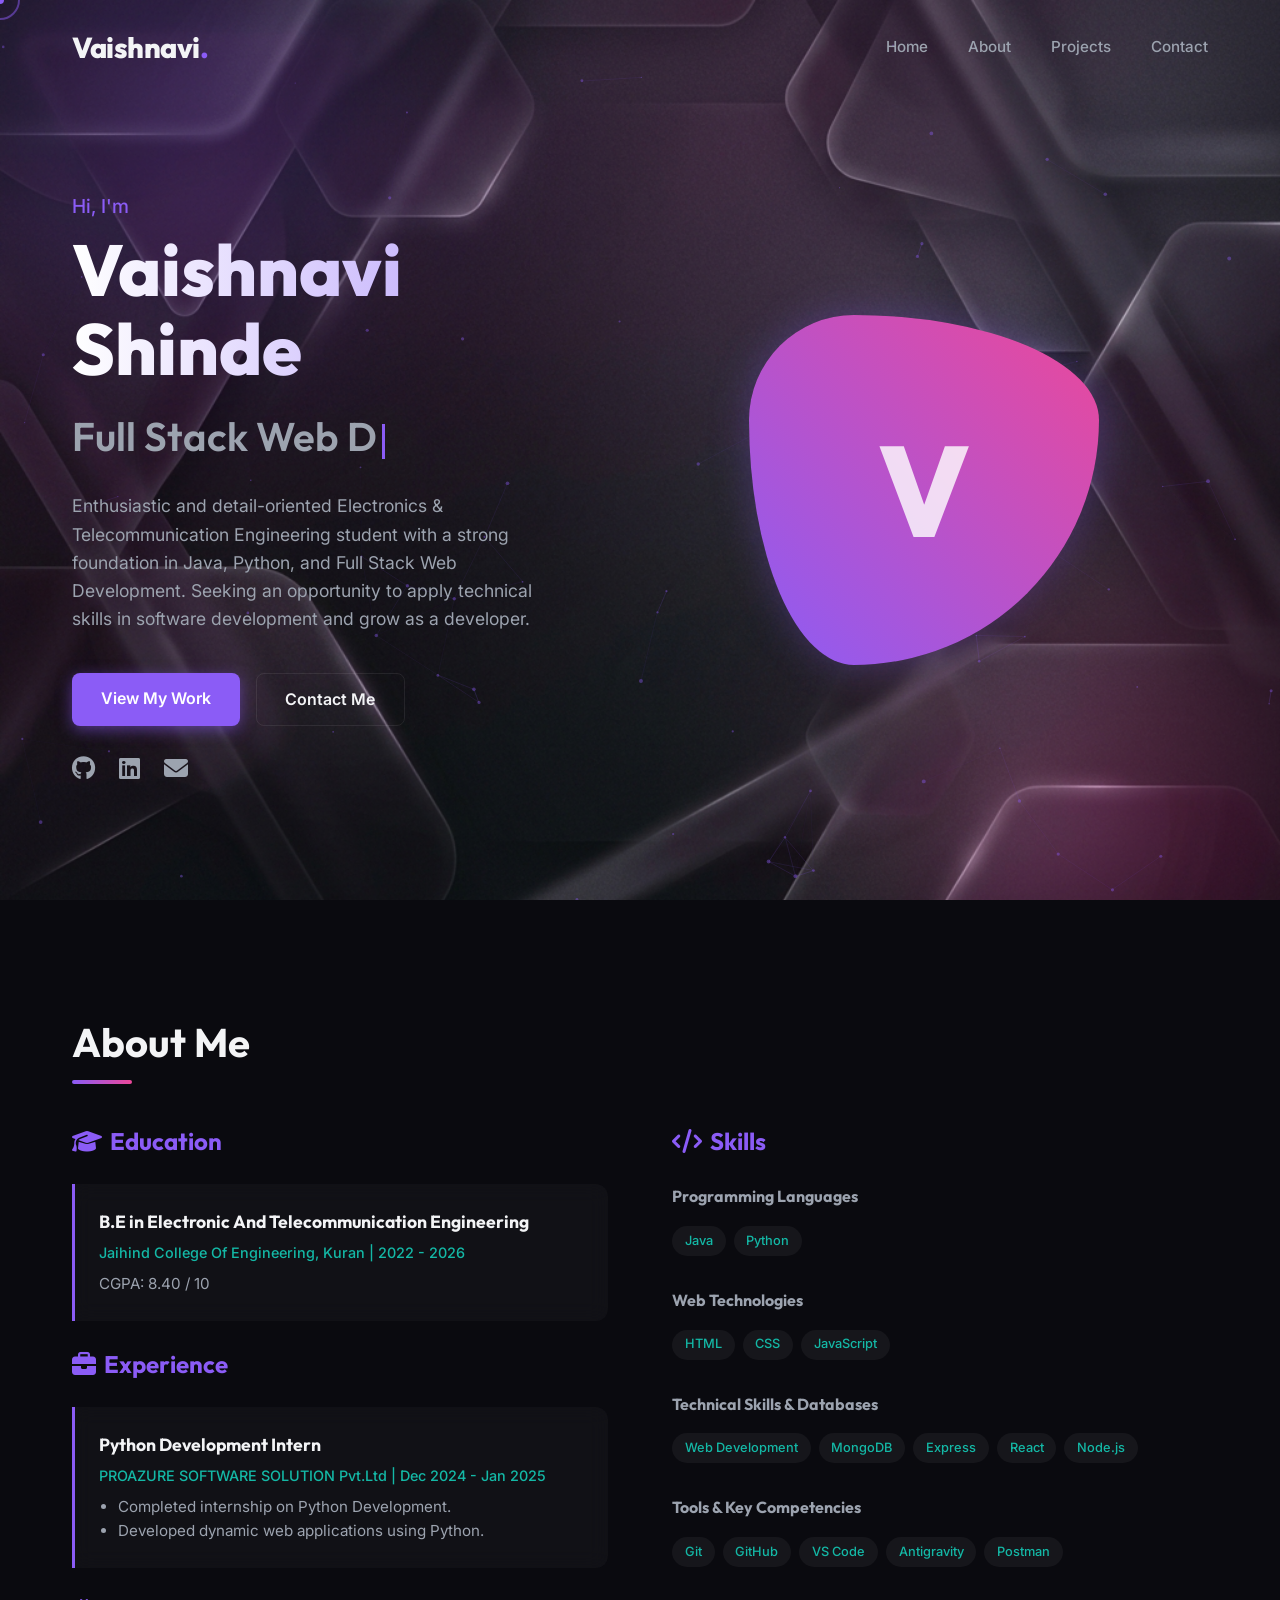
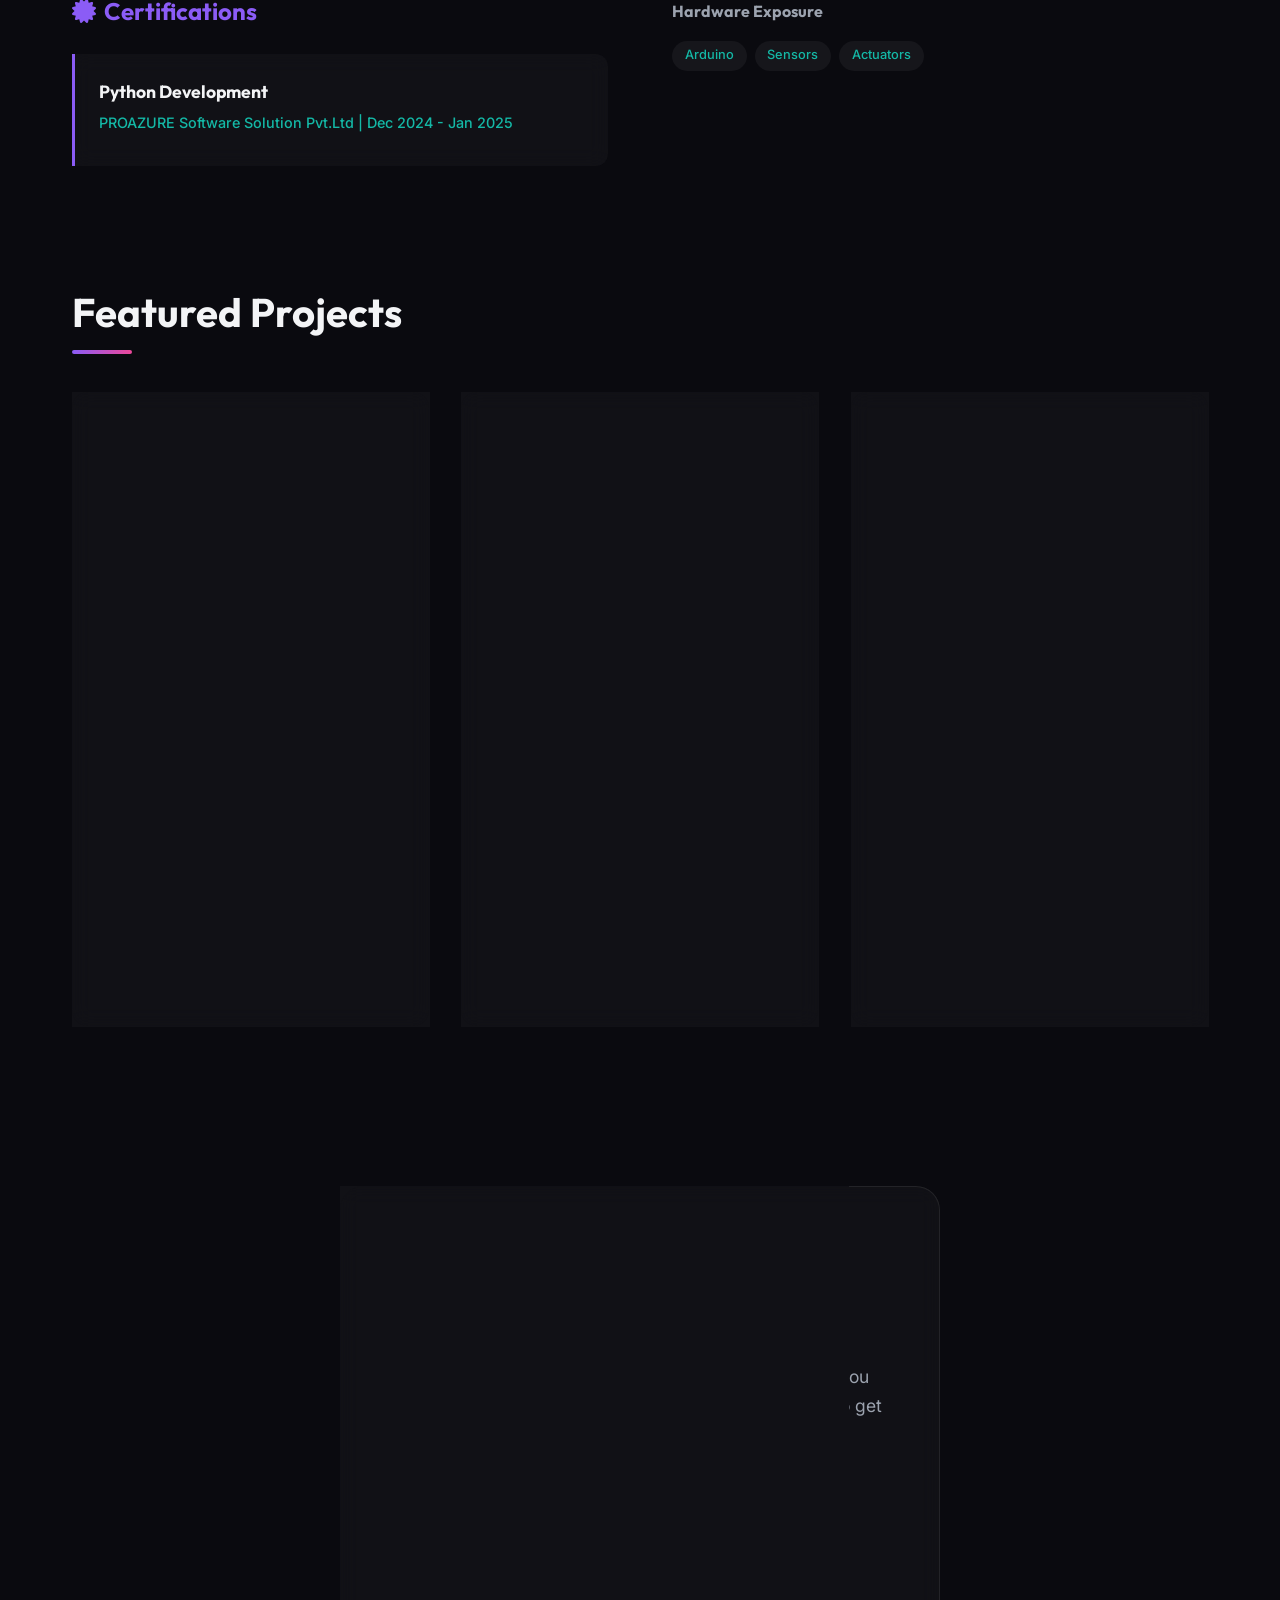
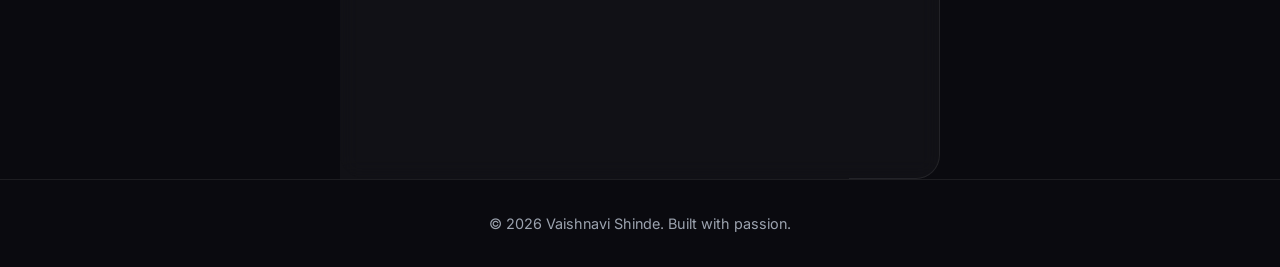
==== index.html @ 3041b860 "Initial portfolio design with interactions, images, and responsive layout" ====
<!DOCTYPE html>
<html lang="en">
<head>
    <meta charset="UTF-8">
    <meta name="viewport" content="width=device-width, initial-scale=1.0">
    <title>Vaishnavi Shinde | Full Stack Developer</title>
    <link rel="stylesheet" href="style.css">
    <link href="https://fonts.googleapis.com/css2?family=Outfit:wght@300;400;600;800&family=Inter:wght@400;500;700&display=swap" rel="stylesheet">
    <link rel="stylesheet" href="https://cdnjs.cloudflare.com/ajax/libs/font-awesome/6.4.0/css/all.min.css">
</head>
<body>
    <div class="cursor-dot"></div>
    <div class="cursor-outline"></div>
    <div class="bg-animated">
        <canvas id="bg-canvas"></canvas>
        <div class="glow glow-1"></div>
        <div class="glow glow-2"></div>
    </div>

    <nav class="navbar">
        <div class="nav-content">
            <a href="#" class="logo">Vaishnavi<span>.</span></a>
            <ul class="nav-links">
                <li><a href="#home">Home</a></li>
                <li><a href="#about">About</a></li>
                <li><a href="#projects">Projects</a></li>
                <li><a href="#contact">Contact</a></li>
            </ul>
        </div>
    </nav>

    <main>
        <!-- Home Section -->
        <section id="home" class="hero">
            <div class="hero-content">
                <p class="greeting">Hi, I'm</p>
                <h1 class="name">Vaishnavi Shinde</h1>
                <h2 class="title"><span class="typing-text"></span><span class="cursor"></span></h2>
                <p class="description">
                    Enthusiastic and detail-oriented Electronics & Telecommunication Engineering student with a strong foundation in Java, Python, and Full Stack Web Development. Seeking an opportunity to apply technical skills in software development and grow as a developer.
                </p>
                <div class="cta-buttons">
                    <a href="#projects" class="btn primary-btn">View My Work</a>
                    <a href="#contact" class="btn secondary-btn">Contact Me</a>
                </div>
                <div class="social-links-hero mt-4">
                    <a href="https://github.com/shindevaishnvi" target="_blank" class="social-icon"><i class="fab fa-github"></i></a>
                    <a href="https://www.linkedin.com/in/vaishnavi-shinde-082150357" target="_blank" class="social-icon"><i class="fab fa-linkedin"></i></a>
                    <a href="mailto:shindevaishnvi3@gmail.com" class="social-icon"><i class="fas fa-envelope"></i></a>
                </div>
            </div>
            <div class="hero-image-container">
                <div class="profile-placeholder">
                    <span>V</span>
                </div>
            </div>
        </section>

        <!-- About Section -->
        <section id="about" class="about">
            <h2 class="section-title">About Me</h2>
            <div class="about-grid">
                <div class="about-column">
                    <h3><i class="fas fa-graduation-cap"></i> Education</h3>
                    <div class="timeline-item">
                        <h4>B.E in Electronic And Telecommunication Engineering</h4>
                        <p class="timeline-subtitle">Jaihind College Of Engineering, Kuran | 2022 - 2026</p>
                        <p class="timeline-desc">CGPA: 8.40 / 10</p>
                    </div>

                    <h3 class="mt-4"><i class="fas fa-briefcase"></i> Experience</h3>
                    <div class="timeline-item">
                        <h4>Python Development Intern</h4>
                        <p class="timeline-subtitle">PROAZURE SOFTWARE SOLUTION Pvt.Ltd | Dec 2024 - Jan 2025</p>
                        <ul class="timeline-list">
                            <li>Completed internship on Python Development.</li>
                            <li>Developed dynamic web applications using Python.</li>
                        </ul>
                    </div>

                    <h3 class="mt-4"><i class="fas fa-certificate"></i> Certifications</h3>
                    <div class="timeline-item">
                        <h4>Python Development</h4>
                        <p class="timeline-subtitle">PROAZURE Software Solution Pvt.Ltd | Dec 2024 - Jan 2025</p>
                    </div>
                </div>

                <div class="about-column">
                    <h3><i class="fas fa-code"></i> Skills</h3>
                    <div class="skills-category">
                        <h4>Programming Languages</h4>
                        <div class="tech-stack">
                            <span>Java</span>
                            <span>Python</span>
                        </div>
                    </div>
                    <div class="skills-category">
                        <h4>Web Technologies</h4>
                        <div class="tech-stack">
                            <span>HTML</span>
                            <span>CSS</span>
                            <span>JavaScript</span>
                        </div>
                    </div>
                    <div class="skills-category">
                        <h4>Technical Skills & Databases</h4>
                        <div class="tech-stack">
                            <span>Web Development</span>
                            <span>MongoDB</span>
                            <span>Express</span>
                            <span>React</span>
                            <span>Node.js</span>
                        </div>
                    </div>
                    <div class="skills-category">
                        <h4>Tools & Key Competencies</h4>
                        <div class="tech-stack">
                            <span>Git</span>
                            <span>GitHub</span>
                            <span>VS Code</span>
                            <span>Antigravity</span>
                            <span>Postman</span>
                        </div>
                    </div>
                    <div class="skills-category">
                        <h4>Hardware Exposure</h4>
                        <div class="tech-stack">
                            <span>Arduino</span>
                            <span>Sensors</span>
                            <span>Actuators</span>
                        </div>
                    </div>
                </div>
            </div>
        </section>

        <!-- Projects Section -->
        <section id="projects" class="projects">
            <h2 class="section-title">Featured Projects</h2>
            <div class="project-grid">
                <!-- Project 1 -->
                <div class="project-card" onclick="window.open('../doctor-app', '_blank')" style="cursor: pointer;">
                    <div class="project-img doctor-app-img"></div>
                    <div class="project-info">
                        <h3>Doctor Appointment Booking System</h3>
                        <p class="project-date">Jul 2025 - Present</p>
                        <p>Built a full-stack web application for online doctor appointment booking. Implemented secure authentication and real-time scheduling. Developed REST APIs and responsive UI features.</p>
                        <div class="tech-stack">
                            <span>MongoDB</span>
                            <span>Express</span>
                            <span>React</span>
                            <span>Node.js</span>
                        </div>
                        <div class="project-links mt-4">
                            <a href="../doctor-app" target="_blank" class="project-link" onclick="event.stopPropagation();"><i class="fas fa-folder-open"></i> Local Folder</a>
                            <a href="https://github.com/shindevaishnvi/doctor-app" target="_blank" class="project-link" onclick="event.stopPropagation();"><i class="fab fa-github"></i> GitHub</a>
                        </div>
                    </div>
                </div>
                <!-- Project 2 -->
                <div class="project-card" onclick="window.open('../Farmer Marketplace App', '_blank')" style="cursor: pointer;">
                    <div class="project-img farmer-app-img"></div>
                    <div class="project-info">
                        <h3>Farmer Marketplace App</h3>
                        <p class="project-date">Jan 2026 - Apr 2026</p>
                        <p>Built a web platform connecting farmers and buyers for direct trading. Implemented product listing, authentication, and order management. Developed REST APIs and responsive UI features.</p>
                        <div class="tech-stack">
                            <span>MongoDB</span>
                            <span>Express</span>
                            <span>React</span>
                            <span>Node.js</span>
                        </div>
                        <div class="project-links mt-4">
                            <a href="../Farmer Marketplace App" target="_blank" class="project-link" onclick="event.stopPropagation();"><i class="fas fa-folder-open"></i> Local Folder</a>
                            <a href="https://github.com/shindevaishnvi/farmer-marketplace" target="_blank" class="project-link" onclick="event.stopPropagation();"><i class="fab fa-github"></i> GitHub</a>
                        </div>
                    </div>
                </div>
                <!-- Project 3 -->
                <div class="project-card" onclick="window.open('../coffee landing page/coffee.html', '_blank')" style="cursor: pointer;">
                    <div class="project-img cinematic-app-img"></div>
                    <div class="project-info">
                        <h3>Coffee Landing Page</h3>
                        <p class="project-date">Static UI Design</p>
                        <p>A beautifully designed static landing page for a coffee shop, showcasing rich UI/UX aesthetics.</p>
                        <div class="tech-stack">
                            <span>HTML5</span>
                            <span>CSS3</span>
                            <span>Design</span>
                        </div>
                        <div class="project-links mt-4">
                            <a href="../coffee landing page/coffee.html" target="_blank" class="project-link" onclick="event.stopPropagation();"><i class="fas fa-external-link-alt"></i> View Live</a>
                            <a href="https://github.com/shindevaishnvi/coffee" target="_blank" class="project-link" onclick="event.stopPropagation();"><i class="fab fa-github"></i> GitHub</a>
                        </div>
                    </div>
                </div>
            </div>
        </section>

        <!-- Contact Section -->
        <section id="contact" class="contact">
            <div class="contact-box">
                <h2 class="section-title">Let's Connect</h2>
                <p>I'm currently looking for new opportunities. Whether you have a question or just want to say hi, I'll try my best to get back to you!</p>
                <div class="contact-details mt-4">
                    <p><i class="fas fa-phone-alt"></i> +91-7709747894</p>
                    <p><i class="fas fa-envelope"></i> shindevaishnvi3@gmail.com</p>
                </div>
                <div class="social-links-hero mt-4" style="justify-content: center;">
                    <a href="https://github.com/shindevaishnvi" target="_blank" class="social-icon"><i class="fab fa-github"></i></a>
                    <a href="https://www.linkedin.com/in/vaishnavi-shinde-082150357" target="_blank" class="social-icon"><i class="fab fa-linkedin"></i></a>
                </div>
                <a href="mailto:shindevaishnvi3@gmail.com" class="btn primary-btn mt-4">Say Hello</a>
            </div>
        </section>
    </main>

    <footer>
        <p>&copy; 2026 Vaishnavi Shinde. Built with passion.</p>
    </footer>

    <script src="script.js"></script>
</body>
</html>
---- style.css ----
:root {
    --bg-color: #0a0a0f;
    --text-main: #f3f4f6;
    --text-muted: #9ca3af;
    --primary: #8b5cf6;
    --primary-glow: rgba(139, 92, 246, 0.5);
    --secondary: #ec4899;
    --accent: #14b8a6;
    --glass-bg: rgba(255, 255, 255, 0.03);
    --glass-border: rgba(255, 255, 255, 0.08);
}

* {
    margin: 0;
    padding: 0;
    box-sizing: border-box;
    scroll-behavior: smooth;
}

body {
    font-family: 'Inter', sans-serif;
    background-color: var(--bg-color);
    color: var(--text-main);
    line-height: 1.6;
    overflow-x: hidden;
}

h1, h2, h3, h4, h5, h6, .logo {
    font-family: 'Outfit', sans-serif;
}

/* Background Effects */
.bg-animated {
    position: fixed;
    top: 0;
    left: 0;
    width: 100vw;
    height: 100vh;
    z-index: -1;
    overflow: hidden;
    background: url('assets/bg_abstract.png') center/cover no-repeat;
    background-color: var(--bg-color);
}

.glow {
    position: absolute;
    width: 600px;
    height: 600px;
    border-radius: 50%;
    filter: blur(120px);
    opacity: 0.4;
    animation: float 20s infinite alternate;
}

.glow-1 {
    background: radial-gradient(circle, var(--primary), transparent 70%);
    top: -20%;
    left: -10%;
}

.glow-2 {
    background: radial-gradient(circle, var(--secondary), transparent 70%);
    bottom: -20%;
    right: -10%;
    animation-delay: -10s;
}

@keyframes float {
    0% { transform: translate(0, 0) scale(1); }
    100% { transform: translate(100px, 100px) scale(1.2); }
}

/* Navbar */
.navbar {
    position: fixed;
    top: 0;
    width: 100%;
    padding: 1.5rem 0;
    z-index: 1000;
    transition: all 0.3s ease;
}

.navbar.scrolled {
    background: rgba(10, 10, 15, 0.8);
    backdrop-filter: blur(12px);
    border-bottom: 1px solid var(--glass-border);
    padding: 1rem 0;
}

.nav-content {
    max-width: 1200px;
    margin: 0 auto;
    display: flex;
    justify-content: space-between;
    align-items: center;
    padding: 0 2rem;
}

.logo {
    font-size: 1.8rem;
    font-weight: 800;
    color: var(--text-main);
    text-decoration: none;
    letter-spacing: -0.5px;
}

.logo span {
    color: var(--primary);
}

.nav-links {
    display: flex;
    list-style: none;
    gap: 2.5rem;
}

.nav-links a {
    color: var(--text-muted);
    text-decoration: none;
    font-size: 0.95rem;
    font-weight: 500;
    transition: color 0.3s ease;
}

.nav-links a:hover {
    color: var(--text-main);
}

/* General Layout */
main {
    max-width: 1200px;
    margin: 0 auto;
    padding: 0 2rem;
}

section {
    min-height: 100vh;
    display: flex;
    flex-direction: column;
    justify-content: center;
    padding-top: 80px;
}

.section-title {
    font-size: 2.5rem;
    font-weight: 700;
    margin-bottom: 3rem;
    position: relative;
    display: inline-block;
}

.section-title::after {
    content: '';
    position: absolute;
    bottom: -10px;
    left: 0;
    width: 60px;
    height: 4px;
    background: linear-gradient(90deg, var(--primary), var(--secondary));
    border-radius: 2px;
}

/* Hero Section */
.hero {
    flex-direction: row;
    align-items: center;
    justify-content: space-between;
    min-height: 100vh;
}

.hero-content {
    flex: 1;
    max-width: 600px;
    opacity: 0;
    transform: translateY(30px);
    animation: fadeUp 1s forwards 0.2s ease-out;
}

.greeting {
    color: var(--primary);
    font-weight: 500;
    font-size: 1.2rem;
    margin-bottom: 0.5rem;
}

.name {
    font-size: 4.5rem;
    font-weight: 800;
    line-height: 1.1;
    margin-bottom: 1rem;
    background: linear-gradient(to right, #fff, #a78bfa);
    -webkit-background-clip: text;
    -webkit-text-fill-color: transparent;
}

.title {
    font-size: 2.5rem;
    color: var(--text-muted);
    font-weight: 600;
    margin-bottom: 1.5rem;
}

.description {
    font-size: 1.1rem;
    color: var(--text-muted);
    margin-bottom: 2.5rem;
    max-width: 500px;
}

.cta-buttons {
    display: flex;
    gap: 1rem;
}

.btn {
    padding: 0.8rem 1.8rem;
    border-radius: 8px;
    font-weight: 600;
    text-decoration: none;
    transition: all 0.3s ease;
    font-size: 1rem;
}

.primary-btn {
    background: var(--primary);
    color: #fff;
    box-shadow: 0 4px 15px var(--primary-glow);
}

.primary-btn:hover {
    background: #7c3aed;
    transform: translateY(-2px);
    box-shadow: 0 6px 20px var(--primary-glow);
}

.secondary-btn {
    background: transparent;
    color: var(--text-main);
    border: 1px solid var(--glass-border);
    backdrop-filter: blur(10px);
}

.secondary-btn:hover {
    background: var(--glass-bg);
    border-color: var(--text-muted);
}

.hero-image-container {
    flex: 1;
    display: flex;
    justify-content: center;
    align-items: center;
    opacity: 0;
    transform: scale(0.9);
    animation: fadeScale 1s forwards 0.4s ease-out;
}

.profile-placeholder {
    width: 350px;
    height: 350px;
    border-radius: 30% 70% 70% 30% / 30% 30% 70% 70%;
    background: linear-gradient(45deg, var(--primary), var(--secondary));
    display: flex;
    align-items: center;
    justify-content: center;
    box-shadow: 0 0 40px rgba(139, 92, 246, 0.3);
    animation: morph 8s ease-in-out infinite;
}

.profile-placeholder span {
    font-size: 8rem;
    font-weight: 800;
    color: rgba(255,255,255,0.8);
    font-family: 'Outfit';
}

@keyframes morph {
    0% { border-radius: 30% 70% 70% 30% / 30% 30% 70% 70%; }
    25% { border-radius: 58% 42% 75% 25% / 76% 46% 54% 24%; }
    50% { border-radius: 50% 50% 33% 67% / 55% 27% 73% 45%; }
    75% { border-radius: 33% 67% 58% 42% / 63% 68% 32% 37%; }
    100% { border-radius: 30% 70% 70% 30% / 30% 30% 70% 70%; }
}

/* Projects Section */
.projects {
    padding-bottom: 5rem;
}

.project-grid {
    display: grid;
    grid-template-columns: repeat(auto-fit, minmax(320px, 1fr));
    gap: 2rem;
}

.project-card {
    background: var(--glass-bg);
    border: 1px solid var(--glass-border);
    border-radius: 16px;
    overflow: hidden;
    transition: transform 0.3s ease, border-color 0.3s ease;
    backdrop-filter: blur(10px);
}

.project-card:hover {
    transform: translateY(-10px);
    border-color: rgba(139, 92, 246, 0.3);
    box-shadow: 0 10px 30px rgba(0,0,0,0.5);
}

.project-img {
    height: 200px;
    background-size: cover;
    background-position: center;
    border-bottom: 1px solid var(--glass-border);
}

.doctor-app-img { background: url('assets/doctor_mockup.png') center/cover no-repeat; }
.farmer-app-img { background: url('assets/farmer_mockup.png') center/cover no-repeat; }
.cinematic-app-img { background: url('assets/coffee_mockup.png') center/cover no-repeat; }

.project-info {
    padding: 1.5rem;
}

.project-info h3 {
    font-size: 1.4rem;
    margin-bottom: 0.8rem;
}

.project-info p {
    color: var(--text-muted);
    font-size: 0.95rem;
    margin-bottom: 1.5rem;
    line-height: 1.5;
}

.tech-stack {
    display: flex;
    flex-wrap: wrap;
    gap: 0.5rem;
    margin-bottom: 1.5rem;
}

.tech-stack span {
    font-size: 0.8rem;
    padding: 0.3rem 0.8rem;
    background: rgba(255, 255, 255, 0.05);
    border-radius: 20px;
    color: var(--accent);
    font-weight: 500;
}

.project-link {
    color: var(--text-main);
    text-decoration: none;
    font-weight: 600;
    font-size: 0.9rem;
    display: flex;
    align-items: center;
    gap: 0.5rem;
    transition: color 0.3s ease;
}

.project-link:hover {
    color: var(--primary);
}

/* Contact */
.contact {
    align-items: center;
    text-align: center;
    min-height: 70vh;
}

.contact-box {
    max-width: 600px;
    background: var(--glass-bg);
    border: 1px solid var(--glass-border);
    padding: 4rem 3rem;
    border-radius: 24px;
    backdrop-filter: blur(10px);
}

.contact-box p {
    color: var(--text-muted);
    font-size: 1.1rem;
    margin-bottom: 2rem;
}

.mt-4 {
    margin-top: 1.5rem;
    display: inline-block;
}

footer {
    text-align: center;
    padding: 2rem 0;
    color: var(--text-muted);
    border-top: 1px solid var(--glass-border);
    font-size: 0.9rem;
}

/* Custom Cursor */
.cursor-dot {
    width: 8px;
    height: 8px;
    background-color: var(--primary);
}

.cursor-outline {
    width: 40px;
    height: 40px;
    border: 2px solid var(--primary-glow);
}

.cursor-dot, .cursor-outline {
    position: fixed;
    top: 0;
    left: 0;
    transform: translate(-50%, -50%);
    border-radius: 50%;
    z-index: 9999;
    pointer-events: none;
}

/* Typing Effect */
.cursor {
    display: inline-block;
    width: 3px;
    height: 2.2rem;
    background-color: var(--primary);
    margin-left: 5px;
    vertical-align: middle;
    animation: blink 1s step-end infinite;
}

@keyframes blink {
    50% { opacity: 0; }
}

/* 3D Tilt Effect on Cards */
.project-card {
    background: var(--glass-bg);
    border: 1px solid var(--glass-border);
    border-radius: 16px;
    overflow: hidden;
    transition: transform 0.1s ease-out, border-color 0.3s ease, box-shadow 0.3s ease; /* changed transition for tilt */
    backdrop-filter: blur(10px);
    transform-style: preserve-3d;
}

/* About Section */
.about {
    padding-top: 100px;
}

.about-grid {
    display: grid;
    grid-template-columns: 1fr 1fr;
    gap: 4rem;
}

.about-column h3 {
    font-size: 1.5rem;
    color: var(--primary);
    margin-bottom: 1.5rem;
    display: flex;
    align-items: center;
    gap: 0.5rem;
}

.timeline-item {
    background: var(--glass-bg);
    border-left: 3px solid var(--primary);
    padding: 1.5rem;
    border-radius: 0 12px 12px 0;
    margin-bottom: 1.5rem;
    backdrop-filter: blur(10px);
    transition: transform 0.3s ease;
}

.timeline-item:hover {
    transform: translateX(10px);
    background: rgba(255, 255, 255, 0.05);
}

.timeline-item h4 {
    font-size: 1.1rem;
    margin-bottom: 0.3rem;
}

.timeline-subtitle {
    color: var(--accent);
    font-size: 0.9rem;
    font-weight: 500;
    margin-bottom: 0.5rem;
}

.timeline-desc {
    color: var(--text-muted);
    font-size: 0.95rem;
}

.timeline-list {
    color: var(--text-muted);
    font-size: 0.95rem;
    margin-left: 1.2rem;
    margin-top: 0.5rem;
}

.skills-category {
    margin-bottom: 2rem;
}

.skills-category h4 {
    font-size: 1rem;
    color: var(--text-muted);
    margin-bottom: 1rem;
}

/* Social Links */
.social-links-hero {
    display: flex;
    gap: 1.5rem;
}

.social-icon {
    font-size: 1.5rem;
    color: var(--text-muted);
    transition: all 0.3s ease;
}

.social-icon:hover {
    color: var(--primary);
    transform: translateY(-3px);
}

/* Project Enhancements */
.project-date {
    color: var(--accent);
    font-size: 0.85rem;
    font-weight: 600;
    margin-bottom: 0.5rem;
}

.project-links {
    display: flex;
    gap: 1.5rem;
}

.project-link i {
    margin-right: 0.3rem;
}

/* Contact Details */
.contact-details p {
    font-size: 1.1rem;
    color: var(--text-main);
    margin-bottom: 0.5rem;
}

.contact-details i {
    color: var(--primary);
    margin-right: 0.5rem;
}

/* Animations */
@keyframes fadeUp {
    to { opacity: 1; transform: translateY(0); }
}

@keyframes fadeScale {
    to { opacity: 1; transform: scale(1); }
}

/* Responsive */
@media (max-width: 768px) {
    .hero {
        flex-direction: column;
        text-align: center;
        padding-top: 120px;
    }
    
    .name { font-size: 3rem; }
    .title { font-size: 1.8rem; }
    
    .about-grid {
        grid-template-columns: 1fr;
        gap: 2rem;
    }
    
    .cta-buttons {
        justify-content: center;
    }
    
    .hero-image-container {
        margin-top: 3rem;
    }
    
    .profile-placeholder {
        width: 250px;
        height: 250px;
    }
    
    .nav-links {
        display: none; /* simple mobile nav approach for now */
    }
}

#bg-canvas {
    position: absolute;
    top: 0;
    left: 0;
    width: 100vw;
    height: 100vh;
    pointer-events: none;
    z-index: 1;
}
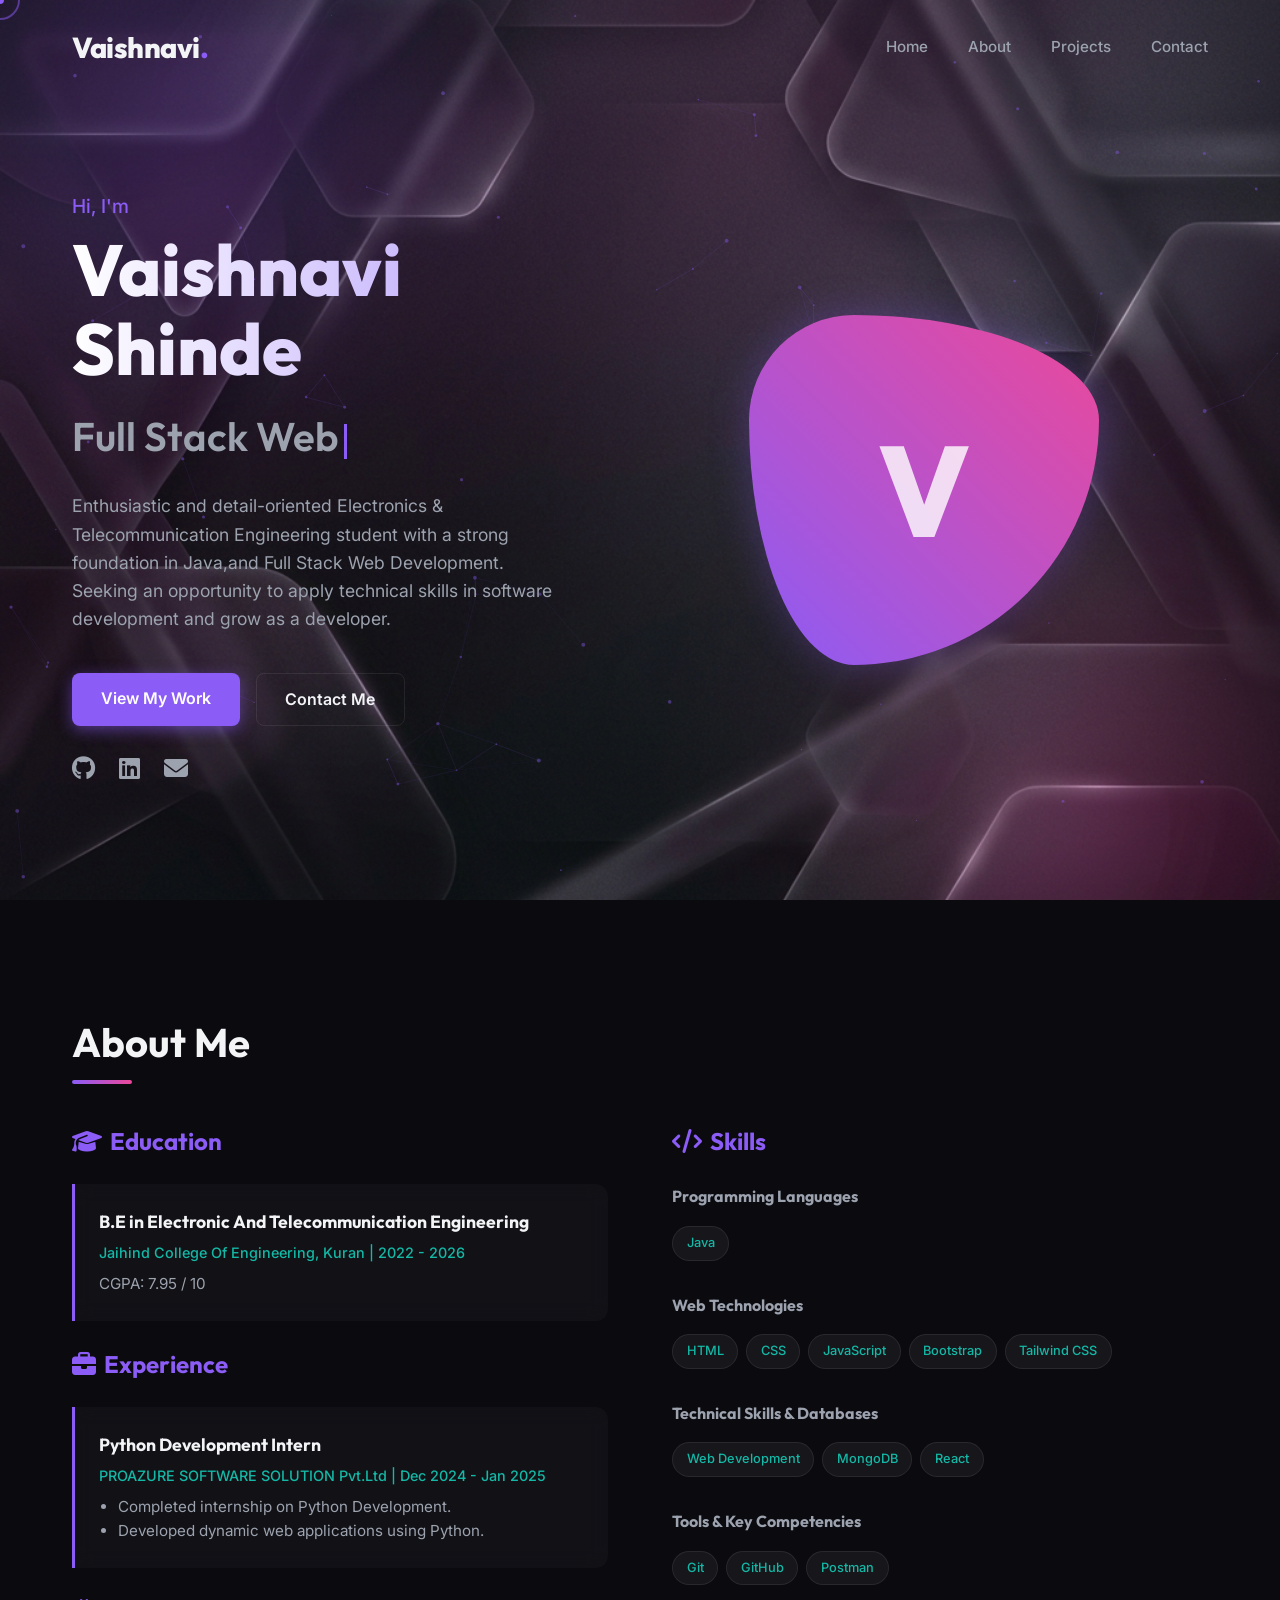
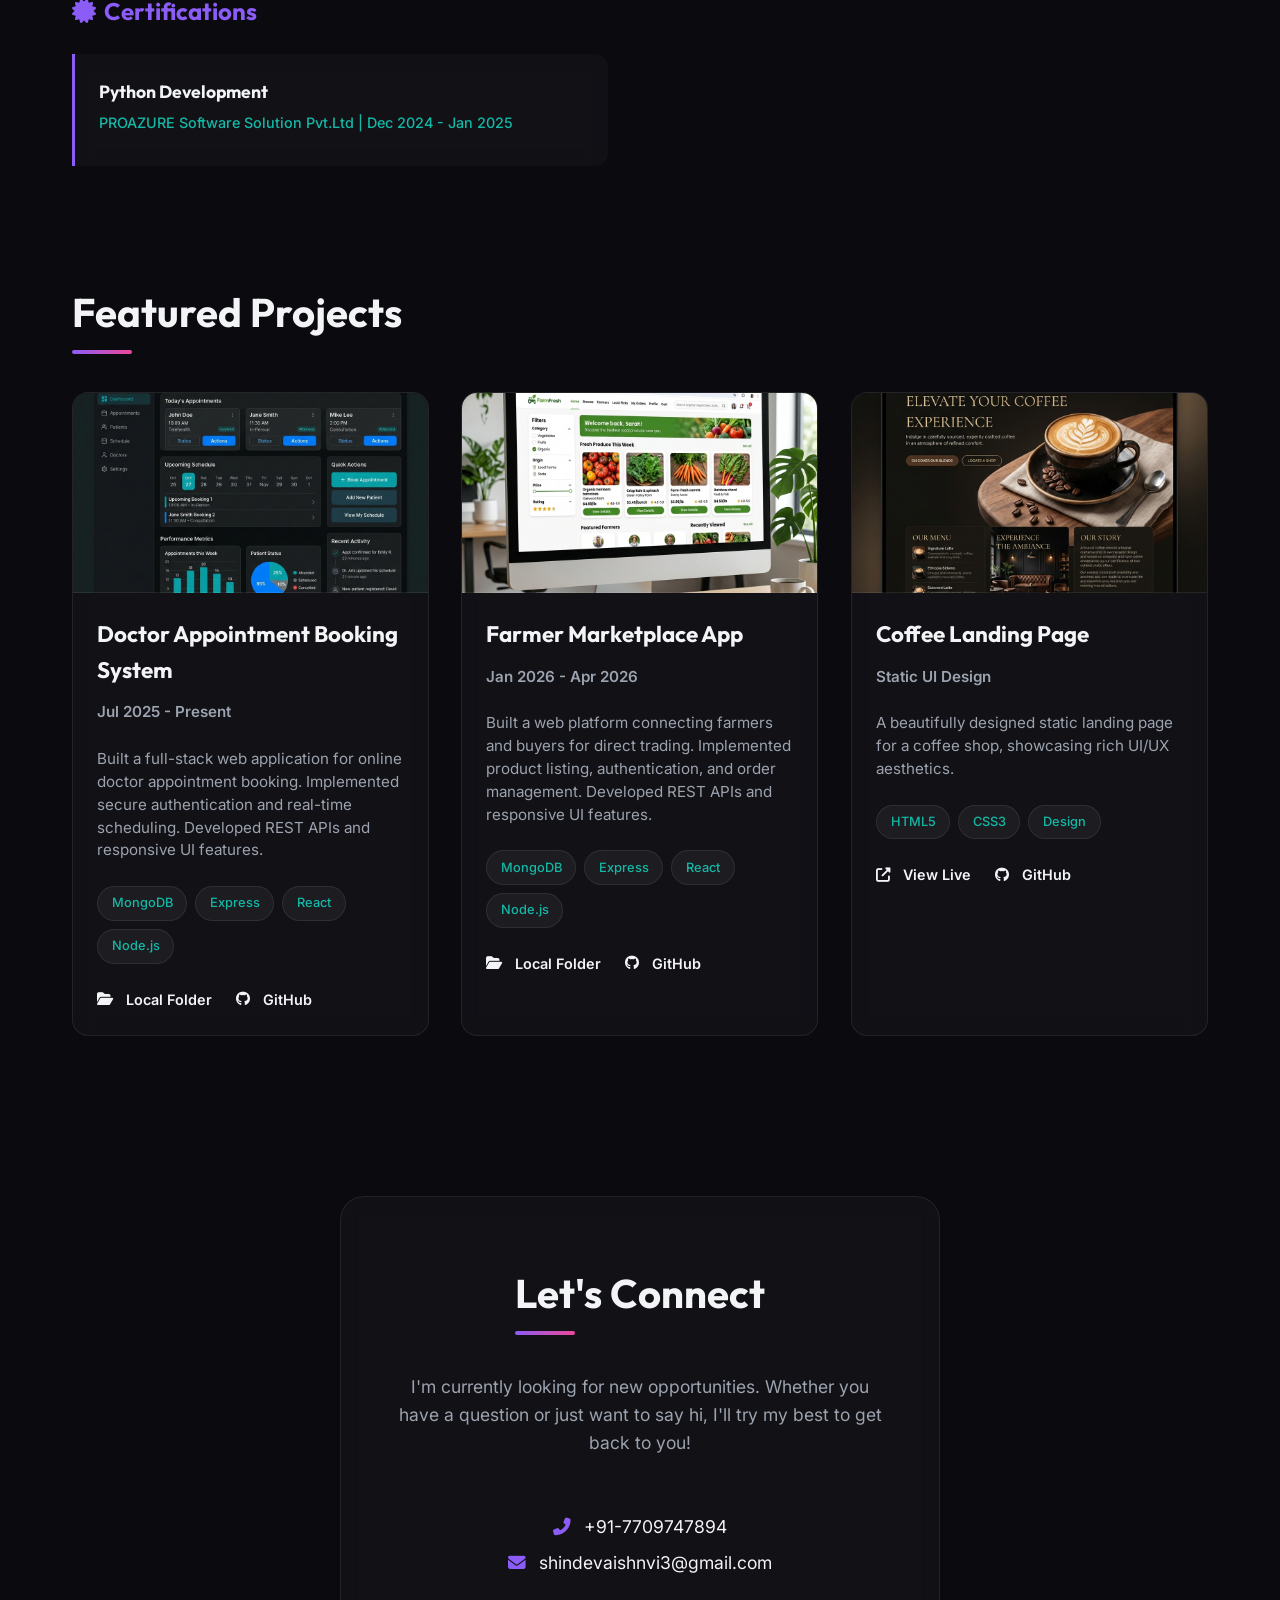
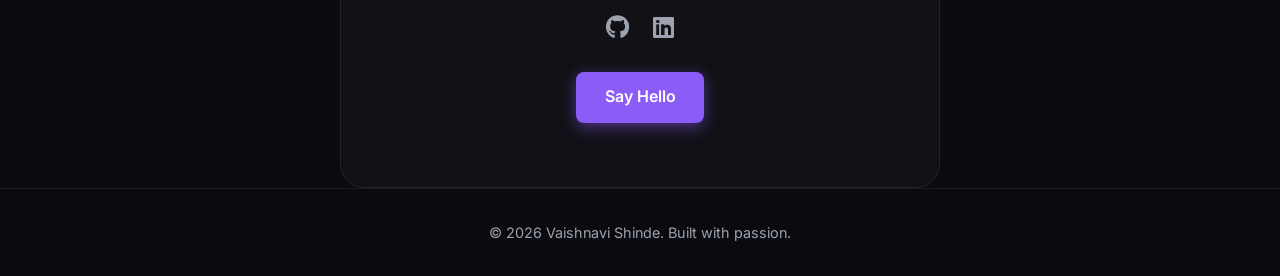
==== commit 01a786e2: "Add Bootstrap and Tailwind CSS to skills section" ====
--- a/index.html
+++ b/index.html
@@ -1,13 +1,17 @@
 <!DOCTYPE html>
 <html lang="en">
+
 <head>
     <meta charset="UTF-8">
     <meta name="viewport" content="width=device-width, initial-scale=1.0">
     <title>Vaishnavi Shinde | Full Stack Developer</title>
     <link rel="stylesheet" href="style.css">
-    <link href="https://fonts.googleapis.com/css2?family=Outfit:wght@300;400;600;800&family=Inter:wght@400;500;700&display=swap" rel="stylesheet">
+    <link
+        href="https://fonts.googleapis.com/css2?family=Outfit:wght@300;400;600;800&family=Inter:wght@400;500;700&display=swap"
+        rel="stylesheet">
     <link rel="stylesheet" href="https://cdnjs.cloudflare.com/ajax/libs/font-awesome/6.4.0/css/all.min.css">
 </head>
+
 <body>
     <div class="cursor-dot"></div>
     <div class="cursor-outline"></div>
@@ -37,15 +41,19 @@
                 <h1 class="name">Vaishnavi Shinde</h1>
                 <h2 class="title"><span class="typing-text"></span><span class="cursor"></span></h2>
                 <p class="description">
-                    Enthusiastic and detail-oriented Electronics & Telecommunication Engineering student with a strong foundation in Java, Python, and Full Stack Web Development. Seeking an opportunity to apply technical skills in software development and grow as a developer.
+                    Enthusiastic and detail-oriented Electronics & Telecommunication Engineering student with a strong
+                    foundation in Java,and Full Stack Web Development. Seeking an opportunity to apply
+                    technical skills in software development and grow as a developer.
                 </p>
                 <div class="cta-buttons">
                     <a href="#projects" class="btn primary-btn">View My Work</a>
                     <a href="#contact" class="btn secondary-btn">Contact Me</a>
                 </div>
                 <div class="social-links-hero mt-4">
-                    <a href="https://github.com/shindevaishnvi" target="_blank" class="social-icon"><i class="fab fa-github"></i></a>
-                    <a href="https://www.linkedin.com/in/vaishnavi-shinde-082150357" target="_blank" class="social-icon"><i class="fab fa-linkedin"></i></a>
+                    <a href="https://github.com/shindevaishnvi" target="_blank" class="social-icon"><i
+                            class="fab fa-github"></i></a>
+                    <a href="https://www.linkedin.com/in/vaishnavi-shinde-082150357" target="_blank"
+                        class="social-icon"><i class="fab fa-linkedin"></i></a>
                     <a href="mailto:shindevaishnvi3@gmail.com" class="social-icon"><i class="fas fa-envelope"></i></a>
                 </div>
             </div>
@@ -65,7 +73,7 @@
                     <div class="timeline-item">
                         <h4>B.E in Electronic And Telecommunication Engineering</h4>
                         <p class="timeline-subtitle">Jaihind College Of Engineering, Kuran | 2022 - 2026</p>
-                        <p class="timeline-desc">CGPA: 8.40 / 10</p>
+                        <p class="timeline-desc">CGPA: 7.95 / 10</p>
                     </div>
 
                     <h3 class="mt-4"><i class="fas fa-briefcase"></i> Experience</h3>
@@ -91,7 +99,6 @@
                         <h4>Programming Languages</h4>
                         <div class="tech-stack">
                             <span>Java</span>
-                            <span>Python</span>
                         </div>
                     </div>
                     <div class="skills-category">
@@ -100,6 +107,8 @@
                             <span>HTML</span>
                             <span>CSS</span>
                             <span>JavaScript</span>
+                            <span>Bootstrap</span>
+                            <span>Tailwind CSS</span>
                         </div>
                     </div>
                     <div class="skills-category">
@@ -107,9 +116,7 @@
                         <div class="tech-stack">
                             <span>Web Development</span>
                             <span>MongoDB</span>
-                            <span>Express</span>
                             <span>React</span>
-                            <span>Node.js</span>
                         </div>
                     </div>
                     <div class="skills-category">
@@ -117,17 +124,7 @@
                         <div class="tech-stack">
                             <span>Git</span>
                             <span>GitHub</span>
-                            <span>VS Code</span>
-                            <span>Antigravity</span>
                             <span>Postman</span>
-                        </div>
-                    </div>
-                    <div class="skills-category">
-                        <h4>Hardware Exposure</h4>
-                        <div class="tech-stack">
-                            <span>Arduino</span>
-                            <span>Sensors</span>
-                            <span>Actuators</span>
                         </div>
                     </div>
                 </div>
@@ -144,7 +141,8 @@
                     <div class="project-info">
                         <h3>Doctor Appointment Booking System</h3>
                         <p class="project-date">Jul 2025 - Present</p>
-                        <p>Built a full-stack web application for online doctor appointment booking. Implemented secure authentication and real-time scheduling. Developed REST APIs and responsive UI features.</p>
+                        <p>Built a full-stack web application for online doctor appointment booking. Implemented secure
+                            authentication and real-time scheduling. Developed REST APIs and responsive UI features.</p>
                         <div class="tech-stack">
                             <span>MongoDB</span>
                             <span>Express</span>
@@ -152,18 +150,23 @@
                             <span>Node.js</span>
                         </div>
                         <div class="project-links mt-4">
-                            <a href="../doctor-app" target="_blank" class="project-link" onclick="event.stopPropagation();"><i class="fas fa-folder-open"></i> Local Folder</a>
-                            <a href="https://github.com/shindevaishnvi/doctor-app" target="_blank" class="project-link" onclick="event.stopPropagation();"><i class="fab fa-github"></i> GitHub</a>
+                            <a href="../doctor-app" target="_blank" class="project-link"
+                                onclick="event.stopPropagation();"><i class="fas fa-folder-open"></i> Local Folder</a>
+                            <a href="https://github.com/shindevaishnvi/doctor-app" target="_blank" class="project-link"
+                                onclick="event.stopPropagation();"><i class="fab fa-github"></i> GitHub</a>
                         </div>
                     </div>
                 </div>
                 <!-- Project 2 -->
-                <div class="project-card" onclick="window.open('../Farmer Marketplace App', '_blank')" style="cursor: pointer;">
+                <div class="project-card" onclick="window.open('../Farmer Marketplace App', '_blank')"
+                    style="cursor: pointer;">
                     <div class="project-img farmer-app-img"></div>
                     <div class="project-info">
                         <h3>Farmer Marketplace App</h3>
                         <p class="project-date">Jan 2026 - Apr 2026</p>
-                        <p>Built a web platform connecting farmers and buyers for direct trading. Implemented product listing, authentication, and order management. Developed REST APIs and responsive UI features.</p>
+                        <p>Built a web platform connecting farmers and buyers for direct trading. Implemented product
+                            listing, authentication, and order management. Developed REST APIs and responsive UI
+                            features.</p>
                         <div class="tech-stack">
                             <span>MongoDB</span>
                             <span>Express</span>
@@ -171,26 +174,34 @@
                             <span>Node.js</span>
                         </div>
                         <div class="project-links mt-4">
-                            <a href="../Farmer Marketplace App" target="_blank" class="project-link" onclick="event.stopPropagation();"><i class="fas fa-folder-open"></i> Local Folder</a>
-                            <a href="https://github.com/shindevaishnvi/farmer-marketplace" target="_blank" class="project-link" onclick="event.stopPropagation();"><i class="fab fa-github"></i> GitHub</a>
+                            <a href="../Farmer Marketplace App" target="_blank" class="project-link"
+                                onclick="event.stopPropagation();"><i class="fas fa-folder-open"></i> Local Folder</a>
+                            <a href="https://github.com/shindevaishnvi/farmer-marketplace" target="_blank"
+                                class="project-link" onclick="event.stopPropagation();"><i class="fab fa-github"></i>
+                                GitHub</a>
                         </div>
                     </div>
                 </div>
                 <!-- Project 3 -->
-                <div class="project-card" onclick="window.open('../coffee landing page/coffee.html', '_blank')" style="cursor: pointer;">
+                <div class="project-card" onclick="window.open('../coffee landing page/coffee.html', '_blank')"
+                    style="cursor: pointer;">
                     <div class="project-img cinematic-app-img"></div>
                     <div class="project-info">
                         <h3>Coffee Landing Page</h3>
                         <p class="project-date">Static UI Design</p>
-                        <p>A beautifully designed static landing page for a coffee shop, showcasing rich UI/UX aesthetics.</p>
+                        <p>A beautifully designed static landing page for a coffee shop, showcasing rich UI/UX
+                            aesthetics.</p>
                         <div class="tech-stack">
                             <span>HTML5</span>
                             <span>CSS3</span>
                             <span>Design</span>
                         </div>
                         <div class="project-links mt-4">
-                            <a href="../coffee landing page/coffee.html" target="_blank" class="project-link" onclick="event.stopPropagation();"><i class="fas fa-external-link-alt"></i> View Live</a>
-                            <a href="https://github.com/shindevaishnvi/coffee" target="_blank" class="project-link" onclick="event.stopPropagation();"><i class="fab fa-github"></i> GitHub</a>
+                            <a href="../coffee landing page/coffee.html" target="_blank" class="project-link"
+                                onclick="event.stopPropagation();"><i class="fas fa-external-link-alt"></i> View
+                                Live</a>
+                            <a href="https://github.com/shindevaishnvi/coffee" target="_blank" class="project-link"
+                                onclick="event.stopPropagation();"><i class="fab fa-github"></i> GitHub</a>
                         </div>
                     </div>
                 </div>
@@ -201,14 +212,17 @@
         <section id="contact" class="contact">
             <div class="contact-box">
                 <h2 class="section-title">Let's Connect</h2>
-                <p>I'm currently looking for new opportunities. Whether you have a question or just want to say hi, I'll try my best to get back to you!</p>
+                <p>I'm currently looking for new opportunities. Whether you have a question or just want to say hi, I'll
+                    try my best to get back to you!</p>
                 <div class="contact-details mt-4">
                     <p><i class="fas fa-phone-alt"></i> +91-7709747894</p>
                     <p><i class="fas fa-envelope"></i> shindevaishnvi3@gmail.com</p>
                 </div>
                 <div class="social-links-hero mt-4" style="justify-content: center;">
-                    <a href="https://github.com/shindevaishnvi" target="_blank" class="social-icon"><i class="fab fa-github"></i></a>
-                    <a href="https://www.linkedin.com/in/vaishnavi-shinde-082150357" target="_blank" class="social-icon"><i class="fab fa-linkedin"></i></a>
+                    <a href="https://github.com/shindevaishnvi" target="_blank" class="social-icon"><i
+                            class="fab fa-github"></i></a>
+                    <a href="https://www.linkedin.com/in/vaishnavi-shinde-082150357" target="_blank"
+                        class="social-icon"><i class="fab fa-linkedin"></i></a>
                 </div>
                 <a href="mailto:shindevaishnvi3@gmail.com" class="btn primary-btn mt-4">Say Hello</a>
             </div>
@@ -221,4 +235,5 @@
 
     <script src="script.js"></script>
 </body>
-</html>
+
+</html>
--- a/style.css
+++ b/style.css
@@ -25,7 +25,13 @@
     overflow-x: hidden;
 }
 
-h1, h2, h3, h4, h5, h6, .logo {
+h1,
+h2,
+h3,
+h4,
+h5,
+h6,
+.logo {
     font-family: 'Outfit', sans-serif;
 }
 
@@ -66,8 +72,13 @@
 }
 
 @keyframes float {
-    0% { transform: translate(0, 0) scale(1); }
-    100% { transform: translate(100px, 100px) scale(1.2); }
+    0% {
+        transform: translate(0, 0) scale(1);
+    }
+
+    100% {
+        transform: translate(100px, 100px) scale(1.2);
+    }
 }
 
 /* Navbar */
@@ -190,6 +201,7 @@
     margin-bottom: 1rem;
     background: linear-gradient(to right, #fff, #a78bfa);
     -webkit-background-clip: text;
+    background-clip: text;
     -webkit-text-fill-color: transparent;
 }
 
@@ -270,16 +282,30 @@
 .profile-placeholder span {
     font-size: 8rem;
     font-weight: 800;
-    color: rgba(255,255,255,0.8);
+    color: rgba(255, 255, 255, 0.8);
     font-family: 'Outfit';
 }
 
 @keyframes morph {
-    0% { border-radius: 30% 70% 70% 30% / 30% 30% 70% 70%; }
-    25% { border-radius: 58% 42% 75% 25% / 76% 46% 54% 24%; }
-    50% { border-radius: 50% 50% 33% 67% / 55% 27% 73% 45%; }
-    75% { border-radius: 33% 67% 58% 42% / 63% 68% 32% 37%; }
-    100% { border-radius: 30% 70% 70% 30% / 30% 30% 70% 70%; }
+    0% {
+        border-radius: 30% 70% 70% 30% / 30% 30% 70% 70%;
+    }
+
+    25% {
+        border-radius: 58% 42% 75% 25% / 76% 46% 54% 24%;
+    }
+
+    50% {
+        border-radius: 50% 50% 33% 67% / 55% 27% 73% 45%;
+    }
+
+    75% {
+        border-radius: 33% 67% 58% 42% / 63% 68% 32% 37%;
+    }
+
+    100% {
+        border-radius: 30% 70% 70% 30% / 30% 30% 70% 70%;
+    }
 }
 
 /* Projects Section */
@@ -305,7 +331,7 @@
 .project-card:hover {
     transform: translateY(-10px);
     border-color: rgba(139, 92, 246, 0.3);
-    box-shadow: 0 10px 30px rgba(0,0,0,0.5);
+    box-shadow: 0 10px 30px rgba(0, 0, 0, 0.5);
 }
 
 .project-img {
@@ -315,9 +341,17 @@
     border-bottom: 1px solid var(--glass-border);
 }
 
-.doctor-app-img { background: url('assets/doctor_mockup.png') center/cover no-repeat; }
-.farmer-app-img { background: url('assets/farmer_mockup.png') center/cover no-repeat; }
-.cinematic-app-img { background: url('assets/coffee_mockup.png') center/cover no-repeat; }
+.doctor-app-img {
+    background: url('assets/doctor_mockup.png') center/cover no-repeat;
+}
+
+.farmer-app-img {
+    background: url('assets/farmer_mockup.png') center/cover no-repeat;
+}
+
+.cinematic-app-img {
+    background: url('assets/coffee_mockup.png') center/cover no-repeat;
+}
 
 .project-info {
     padding: 1.5rem;
@@ -344,11 +378,22 @@
 
 .tech-stack span {
     font-size: 0.8rem;
-    padding: 0.3rem 0.8rem;
+    padding: 0.38rem 0.85rem;
     background: rgba(255, 255, 255, 0.05);
+    border: 1px solid rgba(255, 255, 255, 0.08);
     border-radius: 20px;
     color: var(--accent);
     font-weight: 500;
+    transition: all 0.3s ease;
+    display: inline-block;
+}
+
+.tech-stack span:hover {
+    background: rgba(139, 92, 246, 0.15);
+    border-color: var(--primary);
+    color: #fff;
+    transform: translateY(-2px);
+    box-shadow: 0 4px 12px rgba(139, 92, 246, 0.2);
 }
 
 .project-link {
@@ -414,7 +459,8 @@
     border: 2px solid var(--primary-glow);
 }
 
-.cursor-dot, .cursor-outline {
+.cursor-dot,
+.cursor-outline {
     position: fixed;
     top: 0;
     left: 0;
@@ -436,7 +482,9 @@
 }
 
 @keyframes blink {
-    50% { opacity: 0; }
+    50% {
+        opacity: 0;
+    }
 }
 
 /* 3D Tilt Effect on Cards */
@@ -445,7 +493,8 @@
     border: 1px solid var(--glass-border);
     border-radius: 16px;
     overflow: hidden;
-    transition: transform 0.1s ease-out, border-color 0.3s ease, box-shadow 0.3s ease; /* changed transition for tilt */
+    transition: transform 0.1s ease-out, border-color 0.3s ease, box-shadow 0.3s ease;
+    /* changed transition for tilt */
     backdrop-filter: blur(10px);
     transform-style: preserve-3d;
 }
@@ -567,11 +616,17 @@
 
 /* Animations */
 @keyframes fadeUp {
-    to { opacity: 1; transform: translateY(0); }
+    to {
+        opacity: 1;
+        transform: translateY(0);
+    }
 }
 
 @keyframes fadeScale {
-    to { opacity: 1; transform: scale(1); }
+    to {
+        opacity: 1;
+        transform: scale(1);
+    }
 }
 
 /* Responsive */
@@ -581,30 +636,36 @@
         text-align: center;
         padding-top: 120px;
     }
-    
-    .name { font-size: 3rem; }
-    .title { font-size: 1.8rem; }
-    
+
+    .name {
+        font-size: 3rem;
+    }
+
+    .title {
+        font-size: 1.8rem;
+    }
+
     .about-grid {
         grid-template-columns: 1fr;
         gap: 2rem;
     }
-    
+
     .cta-buttons {
         justify-content: center;
     }
-    
+
     .hero-image-container {
         margin-top: 3rem;
     }
-    
+
     .profile-placeholder {
         width: 250px;
         height: 250px;
     }
-    
+
     .nav-links {
-        display: none; /* simple mobile nav approach for now */
+        display: none;
+        /* simple mobile nav approach for now */
     }
 }
 
@@ -616,4 +677,4 @@
     height: 100vh;
     pointer-events: none;
     z-index: 1;
-}
+}
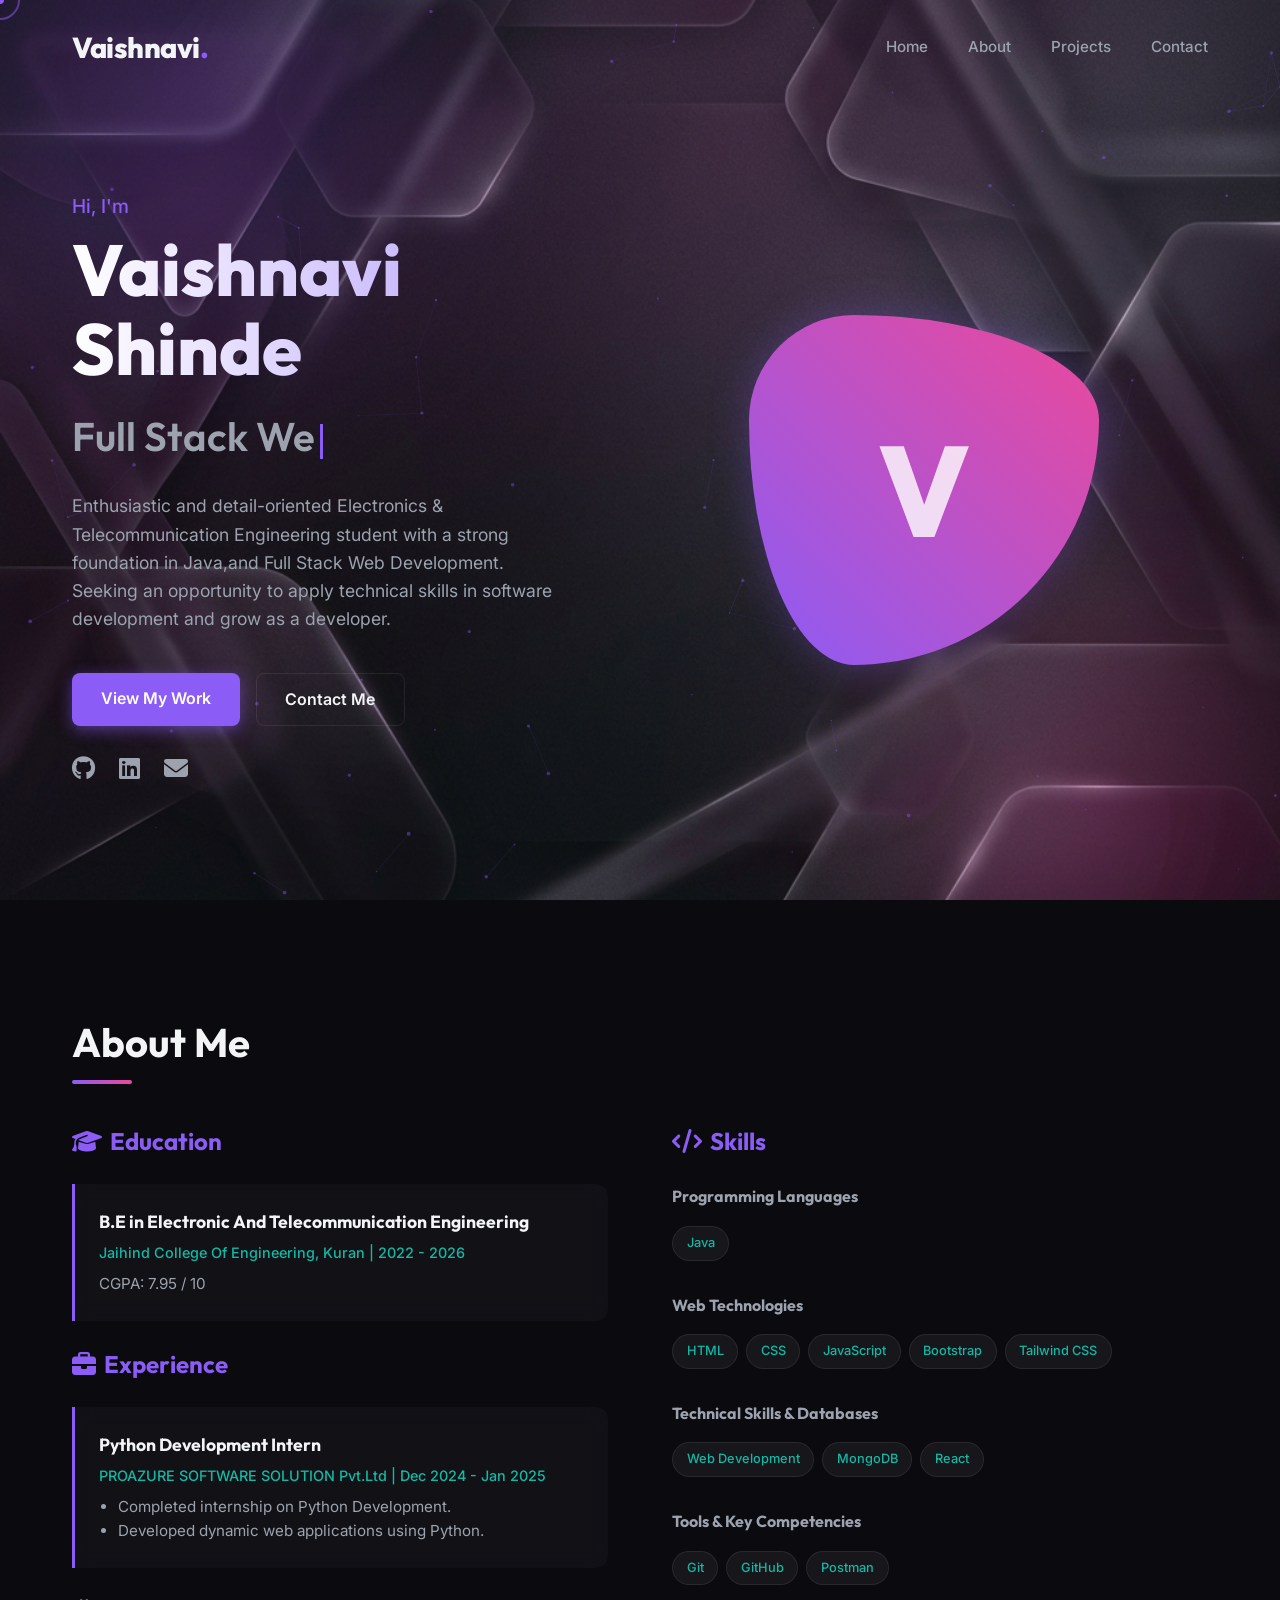
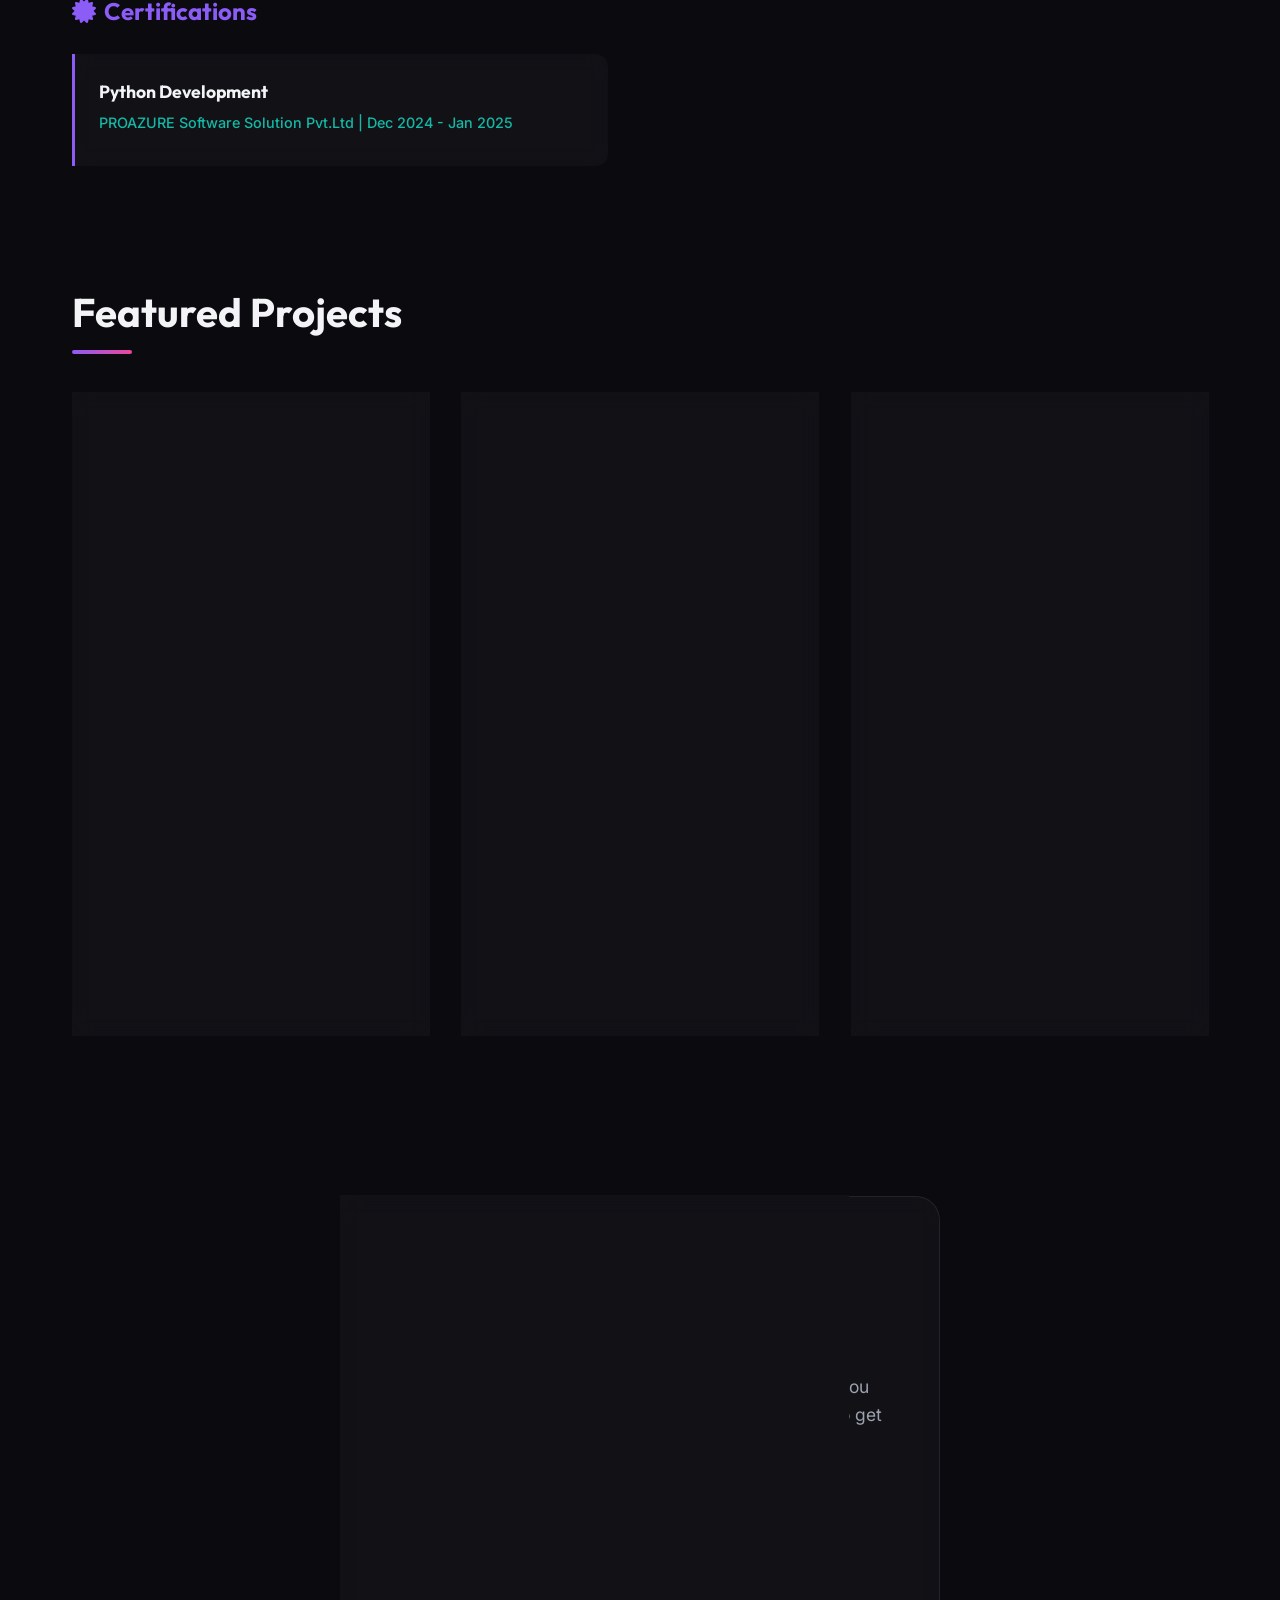
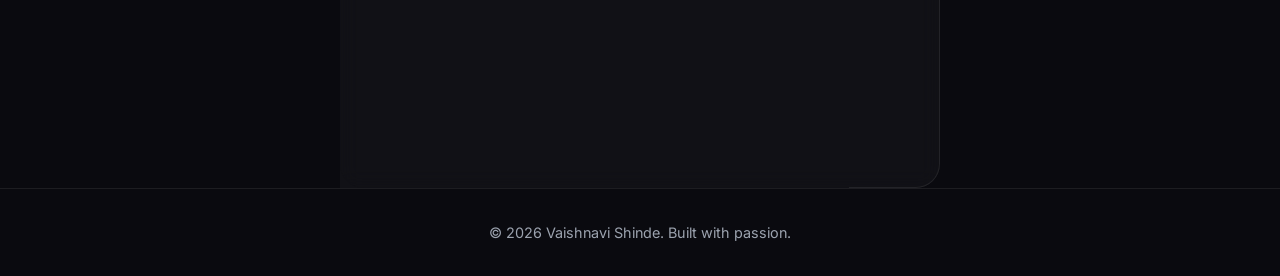
==== commit 716fc471: "Remove sensitive personal information and remove old_index.html" ====
--- a/index.html
+++ b/index.html
@@ -52,9 +52,9 @@
                 <div class="social-links-hero mt-4">
                     <a href="https://github.com/shindevaishnvi" target="_blank" class="social-icon"><i
                             class="fab fa-github"></i></a>
-                    <a href="https://www.linkedin.com/in/vaishnavi-shinde-082150357" target="_blank"
-                        class="social-icon"><i class="fab fa-linkedin"></i></a>
-                    <a href="mailto:shindevaishnvi3@gmail.com" class="social-icon"><i class="fas fa-envelope"></i></a>
+                    <a href="https://www.linkedin.com/in/vaishnavishinde" target="_blank" class="social-icon"><i
+                            class="fab fa-linkedin"></i></a>
+                    <a href="mailto:your.email@example.com" class="social-icon"><i class="fas fa-envelope"></i></a>
                 </div>
             </div>
             <div class="hero-image-container">
@@ -215,16 +215,16 @@
                 <p>I'm currently looking for new opportunities. Whether you have a question or just want to say hi, I'll
                     try my best to get back to you!</p>
                 <div class="contact-details mt-4">
-                    <p><i class="fas fa-phone-alt"></i> +91-7709747894</p>
-                    <p><i class="fas fa-envelope"></i> shindevaishnvi3@gmail.com</p>
+                    <p><i class="fas fa-phone-alt"></i> +91-XXXXXXXXXX</p>
+                    <p><i class="fas fa-envelope"></i> your.email@example.com</p>
                 </div>
                 <div class="social-links-hero mt-4" style="justify-content: center;">
                     <a href="https://github.com/shindevaishnvi" target="_blank" class="social-icon"><i
                             class="fab fa-github"></i></a>
-                    <a href="https://www.linkedin.com/in/vaishnavi-shinde-082150357" target="_blank"
-                        class="social-icon"><i class="fab fa-linkedin"></i></a>
-                </div>
-                <a href="mailto:shindevaishnvi3@gmail.com" class="btn primary-btn mt-4">Say Hello</a>
+                    <a href="https://www.linkedin.com/in/vaishnavishinde" target="_blank" class="social-icon"><i
+                            class="fab fa-linkedin"></i></a>
+                </div>
+                <a href="mailto:your.email@example.com" class="btn primary-btn mt-4">Say Hello</a>
             </div>
         </section>
     </main>
